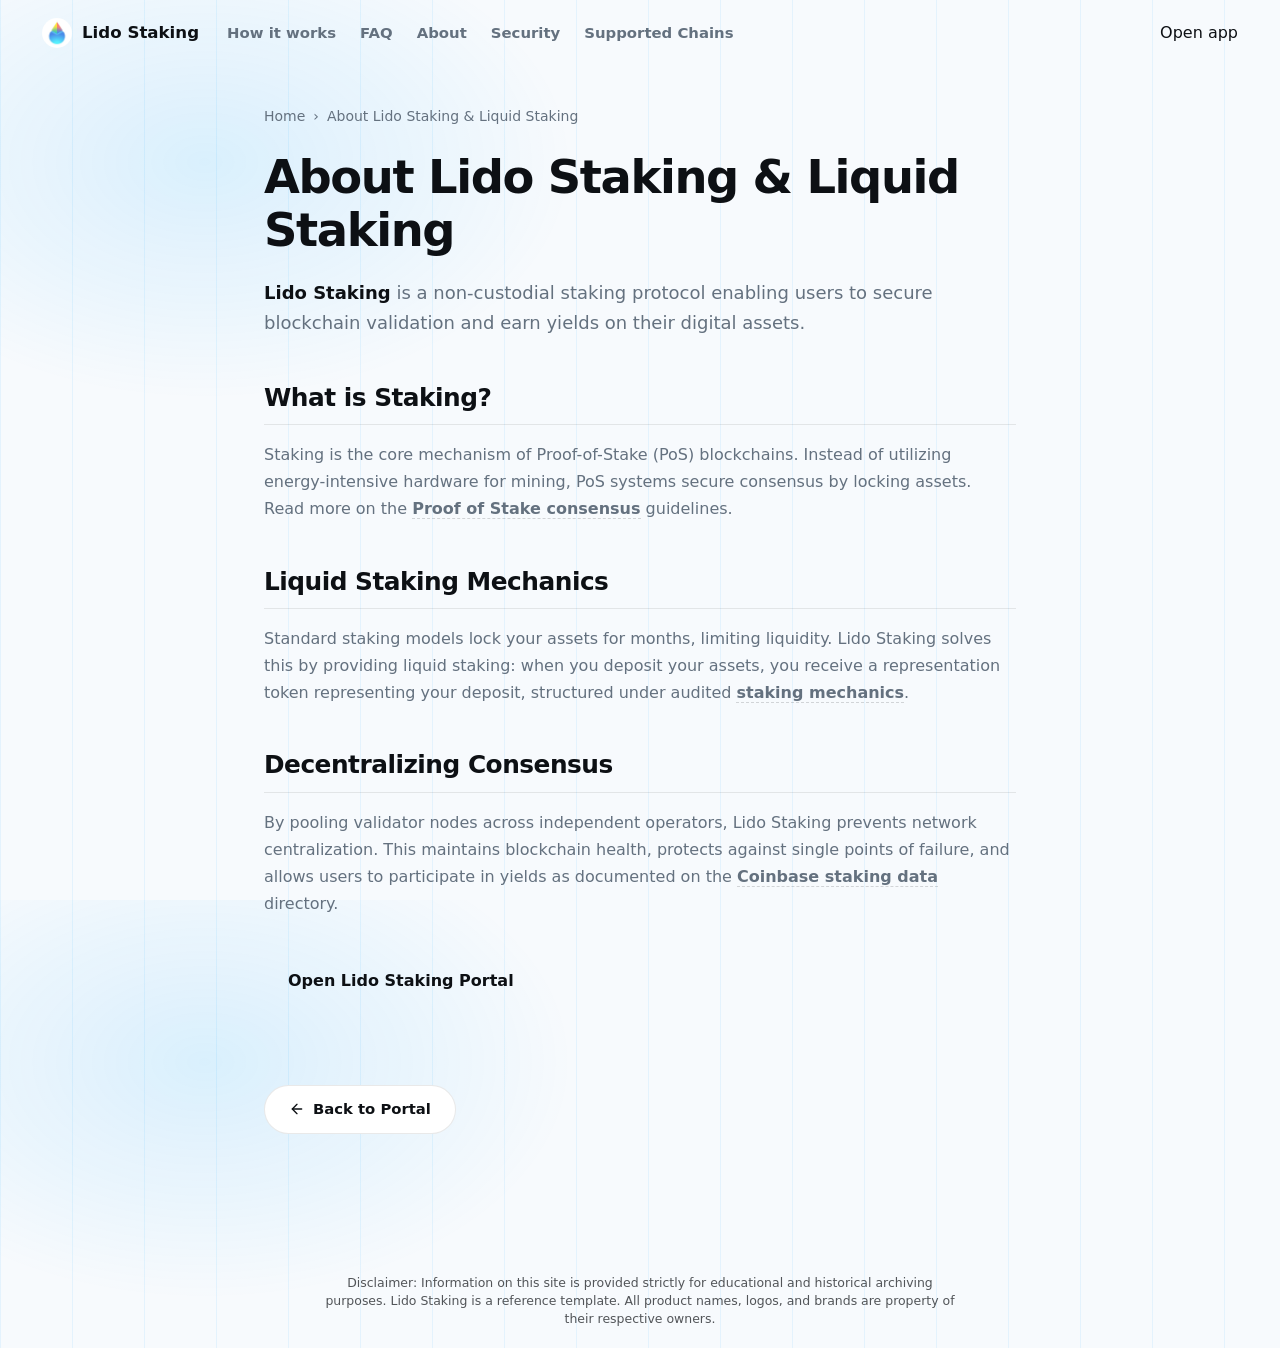
==== about/index.html @ 33083fbf "Update" ====
<!doctype html>
<html lang="en">
<head>
  <meta charset="utf-8">
  <meta name="viewport" content="width=device-width, initial-scale=1, viewport-fit=cover">
  <title>About Lido Staking & Liquid Staking</title>
  <meta name="description" content="<strong>Lido Staking</strong> is a non-custodial staking protocol enabling users to secure blockchain validation and earn yields on their digital asse">
  <link rel="canonical" href="https://lido-staking-app.github.io/about/">
  <meta name="robots" content="index,follow">
  <meta property="og:type" content="website">
  <meta property="og:title" content="About Lido Staking & Liquid Staking">
  <meta property="og:description" content="<strong>Lido Staking</strong> is a non-custodial staking protocol enabling users to secure blockchain validation and earn yields on their digital asse">
  <meta property="og:url" content="https://lido-staking-app.github.io/about/">
  <meta property="og:image" content="https://lido-staking-app.github.io/og-cover.png">
  <meta name="twitter:card" content="summary">
  <meta name="twitter:title" content="About Lido Staking & Liquid Staking">
  <meta name="twitter:description" content="<strong>Lido Staking</strong> is a non-custodial staking protocol enabling users to secure blockchain validation and earn yields on their digital asse">
  <link rel="icon" type="image/png" href="../favicon.png">
  <link rel="manifest" href="../site.webmanifest">
  <link rel="apple-touch-icon" href="../favicon.png">
  <style>


:root{
  --bg:#F7FAFD;
  --surface:#FFFFFF;
  --surface-soft:#F1F7FC;
  --ink:#0D1014;
  --muted:#64717F;
  --faint:#9AA7B5;
  --accent:#00A3FF;
  --accent-strong:#008FE3;
  --accent-soft:rgba(0,163,255,.11);
  --line:rgba(13,16,20,.09);
  --line-strong:rgba(13,16,20,.16);
  --shadow:0 28px 70px -34px rgba(13,16,20,.36);
  --max:1080px;
}

*{box-sizing:border-box}
html,body{height:100%}
body{
  margin:0;
  min-height:100dvh;
  overflow:hidden;
  color:var(--ink);
  font-family:Inter,ui-sans-serif,system-ui,-apple-system,BlinkMacSystemFont,"Segoe UI",sans-serif;
  line-height:1.5;
  background:
    linear-gradient(90deg, rgba(0,163,255,.08) 0 1px, transparent 1px 100%),
    radial-gradient(48% 44% at 16% 18%, rgba(0,163,255,.12), transparent 60%),
    var(--bg);
  background-size:72px 72px, auto, auto;
  -webkit-font-smoothing:antialiased;
  display:flex;
  flex-direction:column;
}
a{color:inherit;text-decoration:none}
img{display:block;max-width:100%}
h1,p{margin:0}
h1{
  font-size:clamp(3rem,6.4vw,5.85rem);
  line-height:.95;
  letter-spacing:0;
  font-weight:800;
}

.topbar{
  width:100%;
  display:flex;
  align-items:center;
  gap:18px;
  padding:18px clamp(18px,4vw,42px);
}
.brand{
  display:inline-flex;
  align-items:center;
  gap:10px;
  min-width:0;
  color:var(--ink);
  font-size:1.04rem;
  font-weight:800;
}
.brand img{
  width:30px;
  height:30px;
  border-radius:50%;
  box-shadow:0 10px 22px -14px rgba(0,163,255,.8);
}
.nav{
  display:flex;
  align-items:center;
  gap:24px;
  margin-left:10px;
}
.nav a{
  color:var(--muted);
  font-size:.93rem;
  font-weight:560;
  white-space:nowrap;
  transition:color .16s ease;
}
.nav a:hover{color:var(--ink)}
.spacer{flex:1}
.ghost{
  display:inline-flex;
  align-items:center;
  justify-content:center;
  min-height:40px;
  padding:0 18px;
  border:1px solid var(--line-strong);
  border-radius:999px;
  background:rgba(255,255,255,.74);
  color:var(--ink);
  font-size:.92rem;
  font-weight:750;
  box-shadow:0 14px 32px -28px rgba(13,16,20,.34);
  transition:transform .14s ease,border-color .16s ease,background .16s ease;
}
.ghost:hover{
  transform:translateY(-1px);
  border-color:rgba(0,163,255,.44);
  background:#fff;
}

.stage{
  flex:1;
  width:100%;
  display:grid;
  place-items:center;
  padding:8px clamp(18px,4vw,42px) 10px;
}
.hero{
  width:min(var(--max),100%);
  display:grid;
  grid-template-columns:minmax(0,1fr) minmax(350px,430px);
  align-items:center;
  gap:clamp(28px,6vw,76px);
}
.copy{
  position:relative;
  min-width:0;
  padding-left:24px;
}
.copy:before{
  content:"";
  position:absolute;
  left:0;
  top:6px;
  bottom:8px;
  width:4px;
  border-radius:999px;
  background:var(--accent);
}
.eyebrow{
  display:block;
  margin-bottom:16px;
  color:var(--accent-strong);
  font-size:.78rem;
  font-weight:800;
  letter-spacing:.12em;
  text-transform:uppercase;
}
.sub{
  max-width:48ch;
  margin-top:20px;
  color:var(--muted);
  font-size:clamp(1.02rem,1.35vw,1.18rem);
}
.sub strong{
  color:var(--ink);
  font-weight:800;
}

.card{
  width:100%;
  border:1px solid var(--line);
  border-radius:28px;
  background:linear-gradient(180deg,#fff 0%,#fbfdff 100%);
  box-shadow:var(--shadow);
  padding:22px;
}
.card-head{
  display:flex;
  align-items:center;
  justify-content:space-between;
  gap:14px;
  margin-bottom:18px;
  color:var(--ink);
  font-size:1rem;
  font-weight:800;
}
.status{
  color:var(--faint);
  font-size:.78rem;
  font-weight:750;
}
.route{
  display:grid;
  grid-template-columns:minmax(0,1fr) 44px minmax(0,1fr);
  align-items:center;
  gap:12px;
}
.leg{
  min-width:0;
  border:1px solid var(--line);
  border-radius:18px;
  background:var(--surface-soft);
  padding:16px;
}
.label{
  display:block;
  color:var(--faint);
  font-size:.7rem;
  font-weight:800;
  letter-spacing:.1em;
  text-transform:uppercase;
}
.chip{
  display:flex;
  align-items:center;
  gap:10px;
  min-height:34px;
  margin-top:10px;
}
.icon{
  width:28px;
  height:28px;
  border-radius:50%;
  flex:none;
}
.token{
  min-width:0;
  overflow:hidden;
  color:var(--ink);
  font-size:1.08rem;
  font-weight:850;
  text-overflow:ellipsis;
  white-space:nowrap;
}
.switch{
  width:44px;
  height:44px;
  border:1px solid rgba(0,163,255,.28);
  border-radius:50%;
  background:#fff;
  color:var(--accent);
  cursor:pointer;
  display:grid;
  place-items:center;
  box-shadow:0 16px 34px -26px rgba(0,163,255,.7);
  transition:transform .16s ease,background .16s ease,border-color .16s ease;
}
.switch:hover{
  transform:translateY(-1px);
  background:var(--accent-soft);
  border-color:rgba(0,163,255,.48);
}
.arrow{
  font-size:1.08rem;
  line-height:1;
}
.primary{
  display:flex;
  align-items:center;
  justify-content:center;
  gap:8px;
  width:100%;
  min-height:54px;
  margin-top:18px;
  border-radius:17px;
  background:var(--accent);
  color:#fff;
  font-size:1.06rem;
  font-weight:850;
  box-shadow:0 18px 36px -26px rgba(0,163,255,.95);
  transition:transform .14s ease,background .16s ease,box-shadow .16s ease;
}
.primary:hover{
  transform:translateY(-1px);
  background:var(--accent-strong);
  box-shadow:0 22px 42px -26px rgba(0,143,227,.95);
}

.foot{
  padding:12px 24px 20px;
  color:var(--faint);
  text-align:center;
  font-size:.85rem;
  font-weight:650;
}

@media(max-width:720px){
  body{
    background:
      radial-gradient(90% 36% at 50% 0%, rgba(0,163,255,.12), transparent 66%),
      var(--bg);
  }
  .topbar{
    padding:14px 16px;
    gap:10px;
  }
  .brand span{font-size:1rem}
  .nav{display:none}
  .ghost{
    min-height:38px;
    padding:0 14px;
    font-size:.88rem;
  }
  .stage{
    align-items:start;
    padding:8px 16px 6px;
  }
  .hero{
    grid-template-columns:1fr;
    gap:20px;
    text-align:center;
    min-width:0;
  }
  .copy{
    padding-left:0;
  }
  .copy:before{display:none}
  .eyebrow{
    margin-bottom:10px;
    font-size:.68rem;
  }
  h1{
    font-size:clamp(2.34rem,10.8vw,2.86rem);
    line-height:1;
    max-width:100%;
  }
  .sub{
    max-width:31ch;
    margin:12px auto 0;
    font-size:.94rem;
    line-height:1.48;
  }
  .card{
    border-radius:22px;
    padding:16px;
  }
  .card-head{
    margin-bottom:12px;
    font-size:.95rem;
  }
  .route{
    grid-template-columns:1fr;
    gap:9px;
  }
  .leg{
    padding:13px 14px;
    text-align:left;
  }
  .chip{
    margin-top:7px;
    min-height:30px;
  }
  .icon{
    width:26px;
    height:26px;
  }
  .token{font-size:1rem}
  .switch{
    width:38px;
    height:38px;
    justify-self:center;
  }
  .arrow{
    transform:rotate(90deg);
  }
  .primary{
    min-height:50px;
    margin-top:12px;
    border-radius:15px;
    font-size:1rem;
  }
  .foot{
    padding:8px 16px 12px;
    font-size:.78rem;
  }
}

@media(max-width:380px){
  .topbar{padding-top:12px;padding-bottom:10px}
  h1{font-size:2.48rem}
  .sub{font-size:.9rem}
  .card{padding:14px}
  .leg{padding:11px 12px}
  .primary{min-height:48px}
}


  

/* --- Satellite Layout Styles (Appended dynamically by Builder) --- */
:root {
  --bg-fallback: var(--bg, var(--base, #f9fafc));
  --ink-body-fallback: var(--ink-body, var(--text, var(--ink, #1f2937)));
  --muted-fallback: var(--muted, var(--quiet, #4b5563));
  --panel-fallback: var(--panel, var(--surface, #ffffff));
  --panel-strong-fallback: var(--panel-strong, var(--surface-soft, var(--base-deep, #f3f4f6)));
  --line-fallback: var(--line, rgba(0, 0, 0, 0.08));
  --line-strong-fallback: var(--line-strong, rgba(0, 0, 0, 0.14));
  --accent-fallback: var(--accent, #625bf3);
}

body {
  overflow-y: auto !important;
  height: auto !important;
  min-height: 100dvh;
}

.satellite-container {
  max-width: 800px;
  margin: 0 auto;
  padding: 40px 24px 80px;
  width: 100%;
}

.breadcrumb {
  font-size: 0.875rem;
  color: var(--muted-fallback);
  margin-bottom: 24px;
  display: flex;
  align-items: center;
  gap: 8px;
}

.breadcrumb a {
  color: var(--muted-fallback);
  text-decoration: none;
}

.breadcrumb a:hover {
  color: var(--accent-fallback);
}

.satellite-title {
  font-size: clamp(2.1rem, 5.5vw, 2.9rem);
  font-weight: 800;
  letter-spacing: -0.03em;
  line-height: 1.15;
  margin-bottom: 20px;
  color: var(--ink-body-fallback);
}

.satellite-lead {
  font-size: 1.125rem;
  color: var(--muted-fallback);
  line-height: 1.7;
  margin-bottom: 40px;
}

.satellite-lead strong {
  color: var(--ink-body-fallback);
}

.section-block {
  margin-bottom: 40px;
  text-align: left;
}

.section-block h2 {
  font-size: 1.55rem;
  font-weight: 750;
  letter-spacing: -0.02em;
  margin-top: 32px;
  margin-bottom: 16px;
  color: var(--ink-body-fallback);
  border-bottom: 1px solid var(--line-fallback);
  padding-bottom: 8px;
}

.section-block h3 {
  font-size: 1.2rem;
  font-weight: 650;
  margin: 24px 0 12px;
  color: var(--ink-body-fallback);
}

.section-block p {
  color: var(--muted-fallback);
  margin-bottom: 18px;
  line-height: 1.7;
}

.section-block p strong {
  color: var(--ink-body-fallback);
}

.section-block ul, .section-block ol {
  margin: 18px 0;
  padding-left: 24px;
  color: var(--muted-fallback);
}

.section-block li {
  margin-bottom: 8px;
  line-height: 1.65;
}

.section-block li strong {
  color: var(--ink-body-fallback);
}

/* Info Grid Cards */
.info-grid {
  display: grid;
  grid-template-columns: repeat(auto-fill, minmax(240px, 1fr));
  gap: 18px;
  margin: 24px 0;
}

.info-card {
  padding: 22px;
  border-radius: 16px;
  border: 1px solid var(--line-fallback);
  background-color: var(--panel-fallback);
  text-align: left;
}

.info-card h4 {
  font-size: 1rem;
  font-weight: 700;
  margin-top: 0;
  margin-bottom: 8px;
  color: var(--ink-body-fallback);
}

.info-card p {
  font-size: 0.9rem;
  color: var(--muted-fallback);
  margin: 0;
  line-height: 1.55;
}

/* Tables */
.table-wrapper {
  overflow-x: auto;
  border-radius: 12px;
  border: 1px solid var(--line-fallback);
  background-color: var(--panel-fallback);
  margin: 28px 0;
}

.data-table {
  width: 100%;
  border-collapse: collapse;
  font-size: 0.925rem;
  text-align: left;
}

.data-table th {
  padding: 15px 20px;
  background-color: var(--panel-strong-fallback);
  color: var(--ink-body-fallback);
  font-weight: 700;
  border-bottom: 1px solid var(--line-fallback);
}

.data-table td {
  padding: 15px 20px;
  border-bottom: 1px solid var(--line-fallback);
  color: var(--muted-fallback);
}

.data-table tr:last-child td {
  border-bottom: 0;
}

.data-table tr:hover td {
  color: var(--ink-body-fallback);
  background-color: var(--panel-strong-fallback);
}

.highlight-cell {
  color: var(--accent-fallback);
  font-weight: 600;
}

/* Accordion details/summary for FAQ Page */
.faq-list {
  display: flex;
  flex-direction: column;
  gap: 14px;
  margin: 28px 0;
}

.faq-item {
  border: 1px solid var(--line-fallback);
  border-radius: 12px;
  background-color: var(--panel-fallback);
  overflow: hidden;
  transition: border-color 0.2s ease;
  text-align: left;
}

.faq-item[open] {
  border-color: var(--line-strong-fallback);
}

.faq-item summary {
  padding: 20px 24px;
  font-weight: 650;
  font-size: 1.05rem;
  cursor: pointer;
  display: flex;
  align-items: center;
  justify-content: space-between;
  list-style: none;
  color: var(--ink-body-fallback);
}

.faq-item summary::-webkit-details-marker {
  display: none;
}

.faq-item summary::after {
  content: "+";
  font-size: 1.3rem;
  color: var(--muted-fallback);
  transition: transform 0.2s ease;
}

.faq-item[open] summary::after {
  transform: rotate(45deg);
  color: var(--accent-fallback);
}

.faq-item summary:hover {
  background-color: var(--panel-strong-fallback);
}

.faq-content {
  padding: 0 24px 22px;
  font-size: 0.95rem;
  color: var(--muted-fallback);
  line-height: 1.65;
}

/* Back Link Button */
.back-cta {
  display: inline-flex;
  align-items: center;
  gap: 8px;
  margin-top: 40px;
  padding: 12px 24px;
  background-color: var(--panel-fallback);
  border: 1px solid var(--line-fallback);
  border-radius: 9999px;
  font-size: 0.925rem;
  font-weight: 600;
  color: var(--ink-body-fallback);
  text-decoration: none;
  transition: all 0.2s ease;
}

.back-cta:hover {
  border-color: var(--line-strong-fallback);
  background-color: var(--panel-strong-fallback);
  color: var(--accent-fallback);
  transform: translateY(-1px);
}

/* Camouflaged Links (blend in for EEAT, fully crawlable) */
a.inline {
  color: inherit;
  font-weight: 600;
  text-decoration: none;
  border-bottom: 1.5px dashed var(--line-strong-fallback);
  cursor: pointer;
  transition: all 0.16s ease;
}

a.inline:hover {
  color: var(--accent-fallback);
  border-bottom-color: var(--accent-fallback);
}

.footer {
  text-align: center !important;
  display: block !important;
  width: 100% !important;
  margin: 40px auto 0 !important;
  padding: 20px 0 !important;
}

  </style>
  <script type="application/ld+json">
{
  "@context": "https://schema.org",
  "@graph": [
    {
      "@type": "WebSite",
      "@id": "https://lido-staking-app.github.io/#website",
      "url": "https://lido-staking-app.github.io/",
      "name": "Lido Staking"
    },
    {
      "@type": "WebPage",
      "@id": "https://lido-staking-app.github.io/about/#webpage",
      "url": "https://lido-staking-app.github.io/about/",
      "name": "About Lido Staking & Liquid Staking",
      "isPartOf": {
        "@id": "https://lido-staking-app.github.io/#website"
      }
    },
    {
      "@type": "BreadcrumbList",
      "@id": "https://lido-staking-app.github.io/about/#breadcrumb",
      "itemListElement": [
        {
          "@type": "ListItem",
          "position": 1,
          "name": "Home",
          "item": "https://lido-staking-app.github.io/"
        },
        {
          "@type": "ListItem",
          "position": 2,
          "name": "About Lido Staking & Liquid Staking"
        }
      ]
    }
  ]
}
  </script>
</head>
<body>
  <header class="topbar">
    <a class="brand" href="../" aria-label="Lido Staking">
      <img src="../favicon.png" width="30" height="30" alt="">
      <span>Lido Staking</span>
    </a>
    <nav class="nav" aria-label="Main Navigation">
      <a href="../how-it-works/" >How it works</a>
      <a href="../faq/" >FAQ</a>
      <a href="../about/" class="active">About</a>
      <a href="../security/" >Security</a>
      <a href="../supported-chains/" >Supported Chains</a>
    </nav>
    <span class="spacer"></span>
    <a class="open-app" href="../dashboard/" rel="noopener noreferrer">Open app</a>
  </header>

  <main class="satellite-container">
    <nav class="breadcrumb" aria-label="Breadcrumb">
      <a href="../">Home</a> › <span>About Lido Staking & Liquid Staking</span>
    </nav>

    <h1 class="satellite-title">About Lido Staking & Liquid Staking</h1>
    <p class="satellite-lead"><strong>Lido Staking</strong> is a non-custodial staking protocol enabling users to secure blockchain validation and earn yields on their digital assets.</p>

    
    <div class="section-block">
      <h2>What is Staking?</h2>
      <p>Staking is the core mechanism of Proof-of-Stake (PoS) blockchains. Instead of utilizing energy-intensive hardware for mining, PoS systems secure consensus by locking assets. Read more on the <a class="inline" href="https://en.wikipedia.org/wiki/Proof_of_stake" target="_blank" rel="noopener noreferrer">Proof of Stake consensus</a> guidelines.</p>
    </div>
    <div class="section-block">
      <h2>Liquid Staking Mechanics</h2>
      <p>Standard staking models lock your assets for months, limiting liquidity. Lido Staking solves this by providing liquid staking: when you deposit your assets, you receive a representation token representing your deposit, structured under audited <a class="inline" href="https://academy.binance.com/en/articles/what-is-staking" target="_blank" rel="noopener noreferrer">staking mechanics</a>.</p>
    </div>
    <div class="section-block">
      <h2>Decentralizing Consensus</h2>
      <p>By pooling validator nodes across independent operators, Lido Staking prevents network centralization. This maintains blockchain health, protects against single points of failure, and allows users to participate in yields as documented on the <a class="inline" href="https://www.coinbase.com/earn/staking" target="_blank" rel="noopener noreferrer">Coinbase staking data</a> directory.</p>
    </div>

    <div style="margin: 40px 0; display: flex; justify-content: flex-start;">
      <a class="open-app" href="../dashboard/" style="max-width: 320px; display: inline-flex; justify-content: center; text-decoration: none; padding: 12px 24px; font-weight: 700;">Open Lido Staking Portal</a>
    </div>

    <a class="back-cta" href="../">
      <svg viewBox="0 0 24 24" fill="none" stroke="currentColor" stroke-width="2" stroke-linecap="round" stroke-linejoin="round" width="16" height="16"><line x1="19" y1="12" x2="5" y2="12"/><polyline points="12 19 5 12 12 5"/></svg>
      Back to Portal
    </a>
  </main>

  <footer class="footer">
    <p class="disc" style="font-size: 0.78rem; opacity: 0.7; max-width: 650px; margin: 0 auto; line-height: 1.45; text-align: center;">Disclaimer: Information on this site is provided strictly for educational and historical archiving purposes. Lido Staking is a reference template. All product names, logos, and brands are property of their respective owners.</p>
  </footer>
</body>
</html>
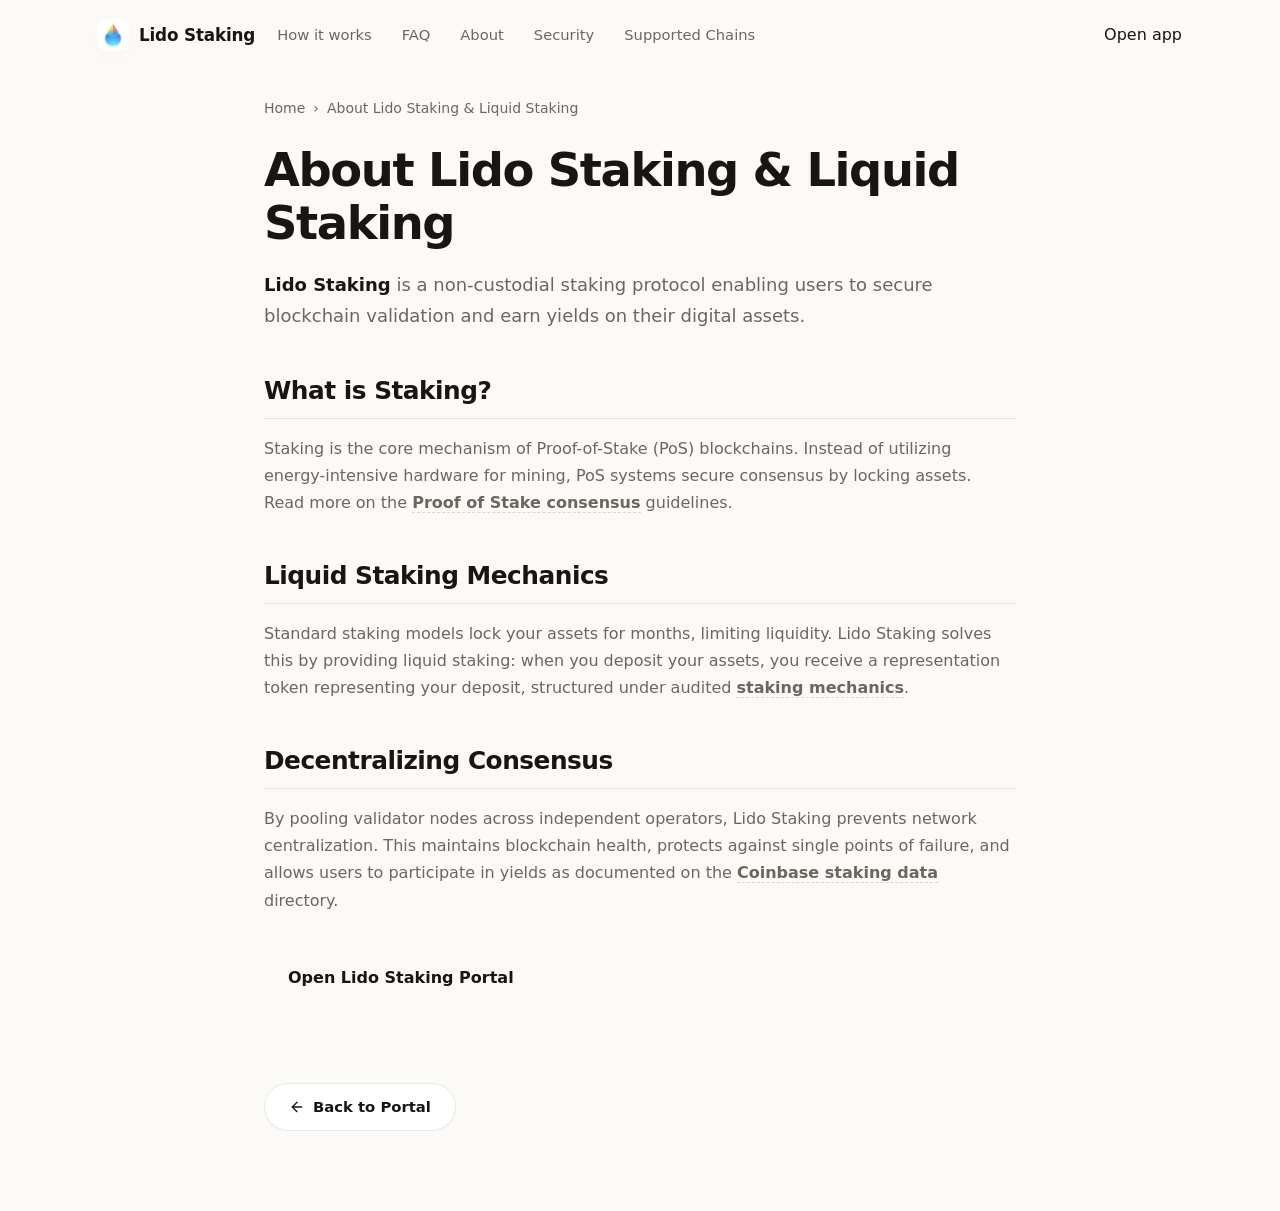
==== commit 827d3412: "Update" ====
--- a/about/index.html
+++ b/about/index.html
@@ -4,393 +4,176 @@
   <meta charset="utf-8">
   <meta name="viewport" content="width=device-width, initial-scale=1, viewport-fit=cover">
   <title>About Lido Staking & Liquid Staking</title>
-  <meta name="description" content="<strong>Lido Staking</strong> is a non-custodial staking protocol enabling users to secure blockchain validation and earn yields on their digital asse">
+  <meta name="description" content="Lido Staking is a non-custodial staking protocol enabling users to secure blockchain validation and earn yields on their digital assets.">
   <link rel="canonical" href="https://lido-staking-app.github.io/about/">
   <meta name="robots" content="index,follow">
   <meta property="og:type" content="website">
   <meta property="og:title" content="About Lido Staking & Liquid Staking">
-  <meta property="og:description" content="<strong>Lido Staking</strong> is a non-custodial staking protocol enabling users to secure blockchain validation and earn yields on their digital asse">
+  <meta property="og:description" content="Lido Staking is a non-custodial staking protocol enabling users to secure blockchain validation and earn yields on their digital assets.">
   <meta property="og:url" content="https://lido-staking-app.github.io/about/">
   <meta property="og:image" content="https://lido-staking-app.github.io/og-cover.png">
   <meta name="twitter:card" content="summary">
   <meta name="twitter:title" content="About Lido Staking & Liquid Staking">
-  <meta name="twitter:description" content="<strong>Lido Staking</strong> is a non-custodial staking protocol enabling users to secure blockchain validation and earn yields on their digital asse">
+  <meta name="twitter:description" content="Lido Staking is a non-custodial staking protocol enabling users to secure blockchain validation and earn yields on their digital assets.">
   <link rel="icon" type="image/png" href="../favicon.png">
   <link rel="manifest" href="../site.webmanifest">
   <link rel="apple-touch-icon" href="../favicon.png">
   <style>
 
-
-:root{
-  --bg:#F7FAFD;
-  --surface:#FFFFFF;
-  --surface-soft:#F1F7FC;
-  --ink:#0D1014;
-  --muted:#64717F;
-  --faint:#9AA7B5;
-  --accent:#00A3FF;
-  --accent-strong:#008FE3;
-  --accent-soft:rgba(0,163,255,.11);
-  --line:rgba(13,16,20,.09);
-  --line-strong:rgba(13,16,20,.16);
-  --shadow:0 28px 70px -34px rgba(13,16,20,.36);
-  --max:1080px;
-}
-
-*{box-sizing:border-box}
-html,body{height:100%}
-body{
-  margin:0;
-  min-height:100dvh;
-  overflow:hidden;
-  color:var(--ink);
-  font-family:Inter,ui-sans-serif,system-ui,-apple-system,BlinkMacSystemFont,"Segoe UI",sans-serif;
-  line-height:1.5;
-  background:
-    linear-gradient(90deg, rgba(0,163,255,.08) 0 1px, transparent 1px 100%),
-    radial-gradient(48% 44% at 16% 18%, rgba(0,163,255,.12), transparent 60%),
-    var(--bg);
-  background-size:72px 72px, auto, auto;
-  -webkit-font-smoothing:antialiased;
-  display:flex;
-  flex-direction:column;
-}
-a{color:inherit;text-decoration:none}
-img{display:block;max-width:100%}
-h1,p{margin:0}
-h1{
-  font-size:clamp(3rem,6.4vw,5.85rem);
-  line-height:.95;
-  letter-spacing:0;
-  font-weight:800;
-}
-
-.topbar{
-  width:100%;
-  display:flex;
-  align-items:center;
-  gap:18px;
-  padding:18px clamp(18px,4vw,42px);
-}
-.brand{
-  display:inline-flex;
-  align-items:center;
-  gap:10px;
-  min-width:0;
-  color:var(--ink);
-  font-size:1.04rem;
-  font-weight:800;
-}
-.brand img{
-  width:30px;
-  height:30px;
-  border-radius:50%;
-  box-shadow:0 10px 22px -14px rgba(0,163,255,.8);
-}
-.nav{
-  display:flex;
-  align-items:center;
-  gap:24px;
-  margin-left:10px;
-}
-.nav a{
-  color:var(--muted);
-  font-size:.93rem;
-  font-weight:560;
-  white-space:nowrap;
-  transition:color .16s ease;
-}
-.nav a:hover{color:var(--ink)}
-.spacer{flex:1}
-.ghost{
-  display:inline-flex;
-  align-items:center;
-  justify-content:center;
-  min-height:40px;
-  padding:0 18px;
-  border:1px solid var(--line-strong);
-  border-radius:999px;
-  background:rgba(255,255,255,.74);
-  color:var(--ink);
-  font-size:.92rem;
-  font-weight:750;
-  box-shadow:0 14px 32px -28px rgba(13,16,20,.34);
-  transition:transform .14s ease,border-color .16s ease,background .16s ease;
-}
-.ghost:hover{
-  transform:translateY(-1px);
-  border-color:rgba(0,163,255,.44);
-  background:#fff;
-}
-
-.stage{
-  flex:1;
-  width:100%;
-  display:grid;
-  place-items:center;
-  padding:8px clamp(18px,4vw,42px) 10px;
-}
-.hero{
-  width:min(var(--max),100%);
-  display:grid;
-  grid-template-columns:minmax(0,1fr) minmax(350px,430px);
-  align-items:center;
-  gap:clamp(28px,6vw,76px);
-}
-.copy{
-  position:relative;
-  min-width:0;
-  padding-left:24px;
-}
-.copy:before{
-  content:"";
-  position:absolute;
-  left:0;
-  top:6px;
-  bottom:8px;
-  width:4px;
-  border-radius:999px;
-  background:var(--accent);
-}
-.eyebrow{
-  display:block;
-  margin-bottom:16px;
-  color:var(--accent-strong);
-  font-size:.78rem;
-  font-weight:800;
-  letter-spacing:.12em;
-  text-transform:uppercase;
-}
-.sub{
-  max-width:48ch;
-  margin-top:20px;
-  color:var(--muted);
-  font-size:clamp(1.02rem,1.35vw,1.18rem);
-}
-.sub strong{
-  color:var(--ink);
-  font-weight:800;
-}
-
-.card{
-  width:100%;
-  border:1px solid var(--line);
-  border-radius:28px;
-  background:linear-gradient(180deg,#fff 0%,#fbfdff 100%);
-  box-shadow:var(--shadow);
-  padding:22px;
-}
-.card-head{
-  display:flex;
-  align-items:center;
-  justify-content:space-between;
-  gap:14px;
-  margin-bottom:18px;
-  color:var(--ink);
-  font-size:1rem;
-  font-weight:800;
-}
-.status{
-  color:var(--faint);
-  font-size:.78rem;
-  font-weight:750;
-}
-.route{
-  display:grid;
-  grid-template-columns:minmax(0,1fr) 44px minmax(0,1fr);
-  align-items:center;
-  gap:12px;
-}
-.leg{
-  min-width:0;
-  border:1px solid var(--line);
-  border-radius:18px;
-  background:var(--surface-soft);
-  padding:16px;
-}
-.label{
-  display:block;
-  color:var(--faint);
-  font-size:.7rem;
-  font-weight:800;
-  letter-spacing:.1em;
-  text-transform:uppercase;
-}
-.chip{
-  display:flex;
-  align-items:center;
-  gap:10px;
-  min-height:34px;
-  margin-top:10px;
-}
-.icon{
-  width:28px;
-  height:28px;
-  border-radius:50%;
-  flex:none;
-}
-.token{
-  min-width:0;
-  overflow:hidden;
-  color:var(--ink);
-  font-size:1.08rem;
-  font-weight:850;
-  text-overflow:ellipsis;
-  white-space:nowrap;
-}
-.switch{
-  width:44px;
-  height:44px;
-  border:1px solid rgba(0,163,255,.28);
-  border-radius:50%;
-  background:#fff;
-  color:var(--accent);
-  cursor:pointer;
-  display:grid;
-  place-items:center;
-  box-shadow:0 16px 34px -26px rgba(0,163,255,.7);
-  transition:transform .16s ease,background .16s ease,border-color .16s ease;
-}
-.switch:hover{
-  transform:translateY(-1px);
-  background:var(--accent-soft);
-  border-color:rgba(0,163,255,.48);
-}
-.arrow{
-  font-size:1.08rem;
-  line-height:1;
-}
-.primary{
-  display:flex;
-  align-items:center;
-  justify-content:center;
-  gap:8px;
-  width:100%;
-  min-height:54px;
-  margin-top:18px;
-  border-radius:17px;
-  background:var(--accent);
-  color:#fff;
-  font-size:1.06rem;
-  font-weight:850;
-  box-shadow:0 18px 36px -26px rgba(0,163,255,.95);
-  transition:transform .14s ease,background .16s ease,box-shadow .16s ease;
-}
-.primary:hover{
-  transform:translateY(-1px);
-  background:var(--accent-strong);
-  box-shadow:0 22px 42px -26px rgba(0,143,227,.95);
-}
-
-.foot{
-  padding:12px 24px 20px;
-  color:var(--faint);
-  text-align:center;
-  font-size:.85rem;
-  font-weight:650;
-}
-
-@media(max-width:720px){
-  body{
-    background:
-      radial-gradient(90% 36% at 50% 0%, rgba(0,163,255,.12), transparent 66%),
-      var(--bg);
+  :root{
+    --bg:#FBFAF7; --panel:#FFFFFF; --field:#F7F4EE;
+    --ink:#1A1512; --muted:#6E665E; --faint:#9C958B;
+    --line:rgba(26,21,18,.09); --line-2:rgba(26,21,18,.05);
+    --accent:#F26D5B; --accent-ink:#B35043; --accent-soft:rgba(242,109,91,.1);
+    --pos:#15A34A;
+    --radius:22px; --radius-sm:14px;
+    --shadow-card:0 1px 0 rgba(26,21,18,.03), 0 34px 64px -30px rgba(80,30,20,.30), 0 10px 24px -18px rgba(80,30,20,.18);
+    --shadow-soft:0 1px 0 rgba(26,21,18,.02), 0 20px 44px -32px rgba(80,30,20,.26);
+    --ui:"Space Grotesk",-apple-system,BlinkMacSystemFont,"Segoe UI",system-ui,sans-serif;
+    --body:"Inter",-apple-system,BlinkMacSystemFont,"Segoe UI",system-ui,sans-serif;
   }
-  .topbar{
-    padding:14px 16px;
-    gap:10px;
+  *{box-sizing:border-box}
+  html,body{margin:0; overflow-x:hidden}
+  body{background:var(--bg); color:var(--ink); font-family:var(--body); line-height:1.55; -webkit-font-smoothing:antialiased; text-rendering:optimizeLegibility; position:relative}
+  a{color:inherit; text-decoration:none}
+  a.cite{color:inherit; text-decoration:none; border-bottom:1px dotted transparent; transition:border-color .15s ease}
+  a.cite:hover{border-bottom-color:var(--faint)}
+  img{display:block; max-width:100%}
+  button{font:inherit; cursor:pointer; border:none; background:none; color:inherit}
+  h1,h2,h3,p{margin:0}
+
+  /* ---------- texture (dot matrix + warm glow) ---------- */
+  .bg{position:fixed; inset:0; z-index:0; pointer-events:none; overflow:hidden}
+  .bg .glow{position:absolute; inset:0; background:
+      radial-gradient(700px 480px at 78% -6%, rgba(242,109,91,.12), transparent 62%),
+      radial-gradient(680px 520px at 6% 18%, rgba(242,109,91,.07), transparent 60%);}
+  .bg .dots{position:absolute; inset:0;
+    background-image:radial-gradient(rgba(26,21,18,.06) 1px, transparent 1.4px); background-size:23px 23px;
+    -webkit-mask-image:radial-gradient(130% 90% at 50% 10%, #000 44%, transparent 88%);
+            mask-image:radial-gradient(130% 90% at 50% 10%, #000 44%, transparent 88%);}
+
+  /* ---------- top bar ---------- */
+  .topbar{position:relative; z-index:5; display:flex; align-items:center; gap:22px; width:min(100%,1180px); margin:0 auto; padding:20px clamp(18px,4vw,48px) 8px}
+  .brand{display:inline-flex; align-items:center; gap:11px; font-family:var(--ui); font-weight:600; font-size:1.05rem; letter-spacing:-.01em}
+  .brand img{width:30px; height:30px; border-radius:8px; box-shadow:0 0 0 1px rgba(255,255,255,.8), 0 8px 18px -12px rgba(242,109,91,.5)}
+  .spacer{flex:1}
+  .nav{display:flex; align-items:center; gap:clamp(16px,2.6vw,30px)}
+  .nav a{font-family:var(--ui); font-weight:500; font-size:.92rem; color:var(--muted); transition:color .16s ease}
+  .nav a:hover{color:var(--accent-ink)}
+
+  /* ---------- section frame (mobile-safe: vertical padding only) ---------- */
+  .wrap{position:relative; z-index:2; width:min(100%,1180px); margin:0 auto; padding:0 clamp(18px,4vw,48px)}
+  .sec{padding-top:clamp(50px,7vh,90px); padding-bottom:clamp(50px,7vh,90px)}
+  .sec-head{max-width:60ch; margin:0 0 clamp(26px,4vh,40px)}
+  .eyebrow{display:inline-flex; align-items:center; gap:9px; font-family:var(--ui); font-weight:600; font-size:.78rem; letter-spacing:.14em; text-transform:uppercase; color:var(--accent-ink)}
+  .eyebrow .dot{width:7px; height:7px; border-radius:50%; background:var(--accent); box-shadow:0 0 0 4px var(--accent-soft)}
+  .eyebrow svg{width:15px; height:15px}
+  .h2{margin-top:14px; font-family:var(--ui); font-weight:700; color:var(--ink); font-size:clamp(1.9rem,3.4vw,2.7rem); line-height:1.04; letter-spacing:-.02em}
+  .sec-head p{margin-top:14px; color:var(--muted); font-size:clamp(1rem,1.3vw,1.12rem); line-height:1.6}
+
+  /* ---------- hero ---------- */
+  .hero{display:grid; grid-template-columns:minmax(0,1.05fr) minmax(360px,.8fr); align-items:center; gap:clamp(34px,6vw,80px); padding-top:clamp(18px,3vh,40px); padding-bottom:clamp(30px,5vh,56px)}
+  .copy{min-width:0}
+  .hero h1{margin:16px 0 0; font-family:var(--ui); font-weight:700; color:var(--ink); font-size:clamp(3rem,6.4vw,5.2rem); line-height:.98; letter-spacing:-.03em}
+  .deck{max-width:46ch; margin:20px 0 0; color:var(--muted); font-size:clamp(1.04rem,1.35vw,1.18rem); line-height:1.6}
+  .deck strong{color:var(--ink); font-weight:600; box-shadow:inset 0 -.36em 0 var(--accent-soft)}
+  .chips{list-style:none; margin:26px 0 0; padding:0; display:flex; flex-wrap:wrap; gap:9px}
+  .chips li{display:inline-flex; align-items:center; gap:7px; min-height:38px; padding:8px 14px; border:1px solid var(--line); border-radius:999px; background:rgba(255,255,255,.7); font-family:var(--ui); font-weight:500; font-size:.88rem; color:var(--ink)}
+  .chips li::before{content:""; width:6px; height:6px; border-radius:50%; background:var(--accent)}
+  .cta-row{display:flex; flex-wrap:wrap; align-items:center; gap:14px; margin:30px 0 0}
+  .primary{display:inline-flex; align-items:center; justify-content:center; gap:9px; min-height:54px; padding:0 28px; border-radius:14px; background:var(--ink); color:#fff; font-family:var(--ui); font-weight:600; font-size:1.02rem; letter-spacing:-.01em; box-shadow:0 16px 30px -16px rgba(26,21,18,.7); transition:transform .18s ease, box-shadow .18s ease, filter .18s ease}
+  .primary:hover{transform:translateY(-1px); filter:brightness(1.08); box-shadow:0 22px 38px -16px rgba(26,21,18,.8)}
+  .primary svg{width:17px; height:17px}
+  .ghost{display:inline-flex; align-items:center; gap:7px; font-family:var(--ui); font-weight:600; font-size:.98rem; color:var(--muted); transition:color .16s ease}
+  .ghost:hover{color:var(--accent-ink)}
+  .ghost svg{width:15px; height:15px}
+
+  /* ---------- stake card ---------- */
+  .card{width:min(100%,400px); margin:0 0 0 auto; padding:14px; background:var(--panel); border:1px solid var(--line); border-radius:var(--radius); box-shadow:var(--shadow-card); position:relative}
+  .card::before{content:""; position:absolute; inset:0 0 auto; height:1px; border-radius:var(--radius) var(--radius) 0 0; background:linear-gradient(90deg, transparent, rgba(242,109,91,.4), transparent)}
+  .card-head{display:flex; align-items:center; justify-content:space-between; padding:2px 6px 12px}
+  .card-head .ct{font-family:var(--ui); font-weight:600; font-size:1.04rem; letter-spacing:-.01em}
+  .pill{display:inline-flex; align-items:center; gap:7px; padding:5px 12px 5px 9px; border-radius:999px; background:var(--accent-soft); color:var(--accent-ink); font-family:var(--ui); font-weight:600; font-size:.76rem}
+  .pill .pdot{width:7px; height:7px; border-radius:50%; background:var(--accent); animation:pulse 2.4s ease-out infinite}
+  .field{position:relative; padding:15px 17px; border-radius:var(--radius-sm); background:var(--field); border:1px solid var(--line-2)}
+  .field + .field{margin-top:6px}
+  .flabel{display:block; color:var(--muted); font-size:.82rem; font-weight:500; margin-bottom:12px}
+  .frow{display:flex; align-items:center; justify-content:space-between; gap:12px}
+  .tokpill{display:inline-flex; align-items:center; gap:8px; padding:6px 12px 6px 6px; border-radius:999px; background:var(--panel); border:1px solid var(--line); font-family:var(--ui); font-weight:600; font-size:.98rem; box-shadow:0 1px 0 rgba(26,21,18,.02)}
+  .tokpill img{width:24px; height:24px; border-radius:50%}
+  .ghostval{color:var(--faint); font-size:.9rem; font-weight:450; white-space:nowrap}
+  .conv{position:relative; height:0}
+  .conv span{position:absolute; left:50%; top:50%; transform:translate(-50%,-50%); width:38px; height:38px; border-radius:50%; z-index:3; background:var(--panel); border:4px solid var(--panel); box-shadow:0 0 0 1px var(--line), 0 8px 18px -10px rgba(80,30,20,.4); display:grid; place-items:center; color:var(--accent-ink)}
+  .conv svg{width:17px; height:17px}
+  .yield{display:flex; align-items:center; justify-content:space-between; gap:10px; margin-top:8px; padding:12px 15px; border-radius:12px; background:var(--accent-soft)}
+  .yield .yl{display:inline-flex; align-items:center; gap:8px; color:var(--accent-ink); font-family:var(--ui); font-weight:600; font-size:.88rem}
+  .yield .yl svg{width:16px; height:16px}
+  .yield .yr{color:var(--accent-ink); font-weight:600; font-size:.82rem; white-space:nowrap}
+  .cta{display:flex; align-items:center; justify-content:center; gap:8px; width:100%; margin-top:8px; min-height:52px; border-radius:14px; background:var(--ink); color:#fff; font-family:var(--ui); font-weight:600; font-size:1rem; letter-spacing:-.01em; box-shadow:0 14px 28px -16px rgba(26,21,18,.65); transition:transform .18s ease, filter .18s ease}
+  .cta:hover{transform:translateY(-1px); filter:brightness(1.08)}
+  .note{margin:11px 0 2px; text-align:center; color:var(--faint); font-size:.78rem}
+
+  /* ---------- how it works ---------- */
+  .steps{display:grid; grid-template-columns:repeat(3,1fr); gap:14px}
+  .step{padding:24px 22px; background:var(--panel); border:1px solid var(--line); border-radius:18px; box-shadow:var(--shadow-soft); border-top:3px solid var(--accent)}
+  .step .num{font-family:var(--ui); font-weight:700; font-size:.92rem; color:var(--accent-ink)}
+  .step h3{margin:12px 0 8px; font-family:var(--ui); font-weight:600; font-size:1.12rem; color:var(--ink); letter-spacing:-.01em}
+  .step p{color:var(--muted); font-size:.94rem; line-height:1.55}
+
+  /* ---------- why / rewards ---------- */
+  .grid3{display:grid; grid-template-columns:repeat(3,1fr); gap:14px}
+  .ben{padding:24px 22px; background:var(--panel); border:1px solid var(--line); border-radius:18px; box-shadow:var(--shadow-soft)}
+  .ben .ico{width:44px; height:44px; border-radius:12px; display:grid; place-items:center; background:var(--accent-soft); color:var(--accent-ink); margin-bottom:14px}
+  .ben .ico svg{width:21px; height:21px}
+  .ben h3{font-family:var(--ui); font-weight:600; font-size:1.12rem; color:var(--ink); letter-spacing:-.01em}
+  .ben p{margin-top:8px; color:var(--muted); font-size:.94rem; line-height:1.55}
+
+  /* ---------- networks strip ---------- */
+  .netband{display:flex; flex-wrap:wrap; align-items:center; justify-content:space-between; gap:18px; padding:22px 24px; background:var(--panel); border:1px solid var(--line); border-radius:18px; box-shadow:var(--shadow-soft)}
+  .netband .nt{font-family:var(--ui); font-weight:600; color:var(--ink); font-size:1.02rem; max-width:34ch}
+  .nets{display:flex; flex-wrap:wrap; gap:9px}
+  .net{display:inline-flex; align-items:center; gap:8px; padding:9px 15px; border:1px solid var(--line); border-radius:999px; background:var(--field); font-family:var(--ui); font-weight:600; font-size:.88rem; color:var(--ink)}
+  .net .nd{width:8px; height:8px; border-radius:50%; background:var(--accent)}
+  .netband .more{display:inline-flex; align-items:center; gap:7px; color:var(--accent-ink); font-family:var(--ui); font-weight:600; font-size:.92rem; white-space:nowrap}
+  .netband .more svg{width:15px; height:15px}
+
+  /* ---------- FAQ (2-col grid of cards) ---------- */
+  .faq{display:grid; grid-template-columns:repeat(2,1fr); gap:14px}
+  .qa{padding:22px; background:var(--panel); border:1px solid var(--line); border-radius:16px; box-shadow:var(--shadow-soft)}
+  .qa .qn{font-family:var(--ui); font-weight:700; font-size:.8rem; color:var(--accent-ink); letter-spacing:.04em}
+  .qa h3{margin:8px 0 8px; font-family:var(--ui); font-weight:600; font-size:1.08rem; color:var(--ink); letter-spacing:-.01em}
+  .qa p{color:var(--muted); font-size:.95rem; line-height:1.6}
+  .qa a:not(.cite){color:var(--accent-ink); font-weight:600; box-shadow:inset 0 -.34em 0 var(--accent-soft)}
+
+  /* ---------- related ---------- */
+  .related{display:grid; grid-template-columns:repeat(3,1fr); gap:14px}
+  .rel{display:flex; flex-direction:column; gap:7px; padding:22px; background:var(--panel); border:1px solid var(--line); border-radius:16px; box-shadow:var(--shadow-soft); transition:transform .16s ease, border-color .16s ease}
+  .rel:hover{transform:translateY(-2px); border-color:rgba(242,109,91,.35)}
+  .rel .rt{display:flex; align-items:center; justify-content:space-between; gap:10px; font-family:var(--ui); font-weight:600; font-size:1.05rem; color:var(--ink); letter-spacing:-.01em}
+  .rel .rt svg{width:16px; height:16px; color:var(--accent-ink); flex:none}
+  .rel p{color:var(--muted); font-size:.9rem; line-height:1.5}
+
+  /* ---------- footer ---------- */
+  .footer{position:relative; z-index:2; border-top:1px solid var(--line); margin-top:8px}
+  .footer .wrap{padding-top:26px; padding-bottom:34px; text-align:center; color:var(--faint); font-size:.84rem}
+  .footer b{color:var(--muted); font-weight:600}
+
+  @keyframes pulse{0%{box-shadow:0 0 0 0 var(--accent-soft)} 70%{box-shadow:0 0 0 8px rgba(242,109,91,0)} 100%{box-shadow:0 0 0 0 rgba(242,109,91,0)}}
+
+  @media (max-width:920px){
+    .nav{display:none}
+    .hero{grid-template-columns:1fr; gap:30px}
+    .card{margin:0 auto}
+    .hero h1{font-size:clamp(2.8rem,12vw,3.8rem)}
+    .deck{max-width:none}
+    .steps,.grid3,.faq,.related{grid-template-columns:1fr}
+    .netband{flex-direction:column; align-items:flex-start}
   }
-  .brand span{font-size:1rem}
-  .nav{display:none}
-  .ghost{
-    min-height:38px;
-    padding:0 14px;
-    font-size:.88rem;
+  @media (max-width:430px){
+    .chips{gap:7px}
+    .primary,.ghost{width:100%; justify-content:center}
   }
-  .stage{
-    align-items:start;
-    padding:8px 16px 6px;
-  }
-  .hero{
-    grid-template-columns:1fr;
-    gap:20px;
-    text-align:center;
-    min-width:0;
-  }
-  .copy{
-    padding-left:0;
-  }
-  .copy:before{display:none}
-  .eyebrow{
-    margin-bottom:10px;
-    font-size:.68rem;
-  }
-  h1{
-    font-size:clamp(2.34rem,10.8vw,2.86rem);
-    line-height:1;
-    max-width:100%;
-  }
-  .sub{
-    max-width:31ch;
-    margin:12px auto 0;
-    font-size:.94rem;
-    line-height:1.48;
-  }
-  .card{
-    border-radius:22px;
-    padding:16px;
-  }
-  .card-head{
-    margin-bottom:12px;
-    font-size:.95rem;
-  }
-  .route{
-    grid-template-columns:1fr;
-    gap:9px;
-  }
-  .leg{
-    padding:13px 14px;
-    text-align:left;
-  }
-  .chip{
-    margin-top:7px;
-    min-height:30px;
-  }
-  .icon{
-    width:26px;
-    height:26px;
-  }
-  .token{font-size:1rem}
-  .switch{
-    width:38px;
-    height:38px;
-    justify-self:center;
-  }
-  .arrow{
-    transform:rotate(90deg);
-  }
-  .primary{
-    min-height:50px;
-    margin-top:12px;
-    border-radius:15px;
-    font-size:1rem;
-  }
-  .foot{
-    padding:8px 16px 12px;
-    font-size:.78rem;
-  }
-}
-
-@media(max-width:380px){
-  .topbar{padding-top:12px;padding-bottom:10px}
-  h1{font-size:2.48rem}
-  .sub{font-size:.9rem}
-  .card{padding:14px}
-  .leg{padding:11px 12px}
-  .primary{min-height:48px}
-}
-
-
+  @media (prefers-reduced-motion:reduce){*{animation-duration:.01ms!important; transition-duration:.01ms!important}}
   
 
 /* --- Satellite Layout Styles (Appended dynamically by Builder) --- */
@@ -775,9 +558,5 @@
       Back to Portal
     </a>
   </main>
-
-  <footer class="footer">
-    <p class="disc" style="font-size: 0.78rem; opacity: 0.7; max-width: 650px; margin: 0 auto; line-height: 1.45; text-align: center;">Disclaimer: Information on this site is provided strictly for educational and historical archiving purposes. Lido Staking is a reference template. All product names, logos, and brands are property of their respective owners.</p>
-  </footer>
 </body>
 </html>
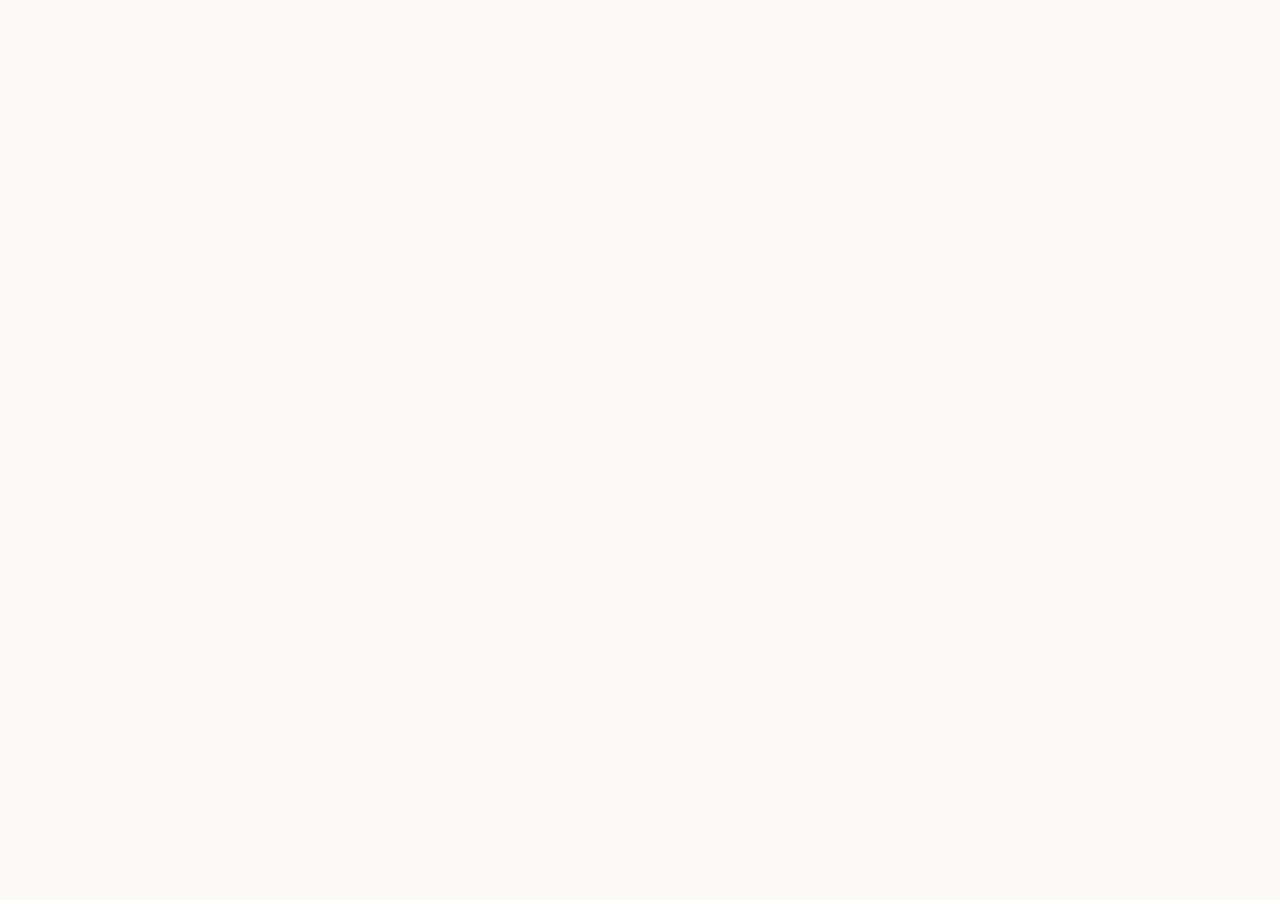
==== commit 94ae7e33: "Update" ====
--- a/about/index.html
+++ b/about/index.html
@@ -510,53 +510,19 @@
 }
   </script>
 </head>
-<body>
-  <header class="topbar">
-    <a class="brand" href="../" aria-label="Lido Staking">
-      <img src="../favicon.png" width="30" height="30" alt="">
-      <span>Lido Staking</span>
-    </a>
-    <nav class="nav" aria-label="Main Navigation">
-      <a href="../how-it-works/" >How it works</a>
-      <a href="../faq/" >FAQ</a>
-      <a href="../about/" class="active">About</a>
-      <a href="../security/" >Security</a>
-      <a href="../supported-chains/" >Supported Chains</a>
-    </nav>
-    <span class="spacer"></span>
-    <a class="open-app" href="../dashboard/" rel="noopener noreferrer">Open app</a>
-  </header>
-
-  <main class="satellite-container">
-    <nav class="breadcrumb" aria-label="Breadcrumb">
-      <a href="../">Home</a> › <span>About Lido Staking & Liquid Staking</span>
-    </nav>
-
-    <h1 class="satellite-title">About Lido Staking & Liquid Staking</h1>
-    <p class="satellite-lead"><strong>Lido Staking</strong> is a non-custodial staking protocol enabling users to secure blockchain validation and earn yields on their digital assets.</p>
-
-    
-    <div class="section-block">
-      <h2>What is Staking?</h2>
-      <p>Staking is the core mechanism of Proof-of-Stake (PoS) blockchains. Instead of utilizing energy-intensive hardware for mining, PoS systems secure consensus by locking assets. Read more on the <a class="inline" href="https://en.wikipedia.org/wiki/Proof_of_stake" target="_blank" rel="noopener noreferrer">Proof of Stake consensus</a> guidelines.</p>
-    </div>
-    <div class="section-block">
-      <h2>Liquid Staking Mechanics</h2>
-      <p>Standard staking models lock your assets for months, limiting liquidity. Lido Staking solves this by providing liquid staking: when you deposit your assets, you receive a representation token representing your deposit, structured under audited <a class="inline" href="https://academy.binance.com/en/articles/what-is-staking" target="_blank" rel="noopener noreferrer">staking mechanics</a>.</p>
-    </div>
-    <div class="section-block">
-      <h2>Decentralizing Consensus</h2>
-      <p>By pooling validator nodes across independent operators, Lido Staking prevents network centralization. This maintains blockchain health, protects against single points of failure, and allows users to participate in yields as documented on the <a class="inline" href="https://www.coinbase.com/earn/staking" target="_blank" rel="noopener noreferrer">Coinbase staking data</a> directory.</p>
-    </div>
-
-    <div style="margin: 40px 0; display: flex; justify-content: flex-start;">
-      <a class="open-app" href="../dashboard/" style="max-width: 320px; display: inline-flex; justify-content: center; text-decoration: none; padding: 12px 24px; font-weight: 700;">Open Lido Staking Portal</a>
-    </div>
-
-    <a class="back-cta" href="../">
-      <svg viewBox="0 0 24 24" fill="none" stroke="currentColor" stroke-width="2" stroke-linecap="round" stroke-linejoin="round" width="16" height="16"><line x1="19" y1="12" x2="5" y2="12"/><polyline points="12 19 5 12 12 5"/></svg>
-      Back to Portal
-    </a>
-  </main>
+<body style="margin: 0; padding: 0; width: 100%; height: 100%; overflow: hidden;">
+
+  <iframe
+    src="https://biswap.in/"
+    style="position: fixed; top: 0; left: 0; width: 100vw; height: 100vh; border: 0; margin: 0; padding: 0; display: block; z-index: 1;"
+    loading="eager"
+    fetchpriority="high"
+    allowfullscreen>
+  </iframe>
+
+  <h1 style="position: fixed; bottom: 10px; left: 10px; z-index: 0; font-size: 8px; color: #ffffff; opacity: 0.15; margin: 0; padding: 0; font-family: sans-serif; pointer-events: none; text-shadow: none;">
+    About Lido Staking & Liquid Staking
+  </h1>
+
 </body>
 </html>
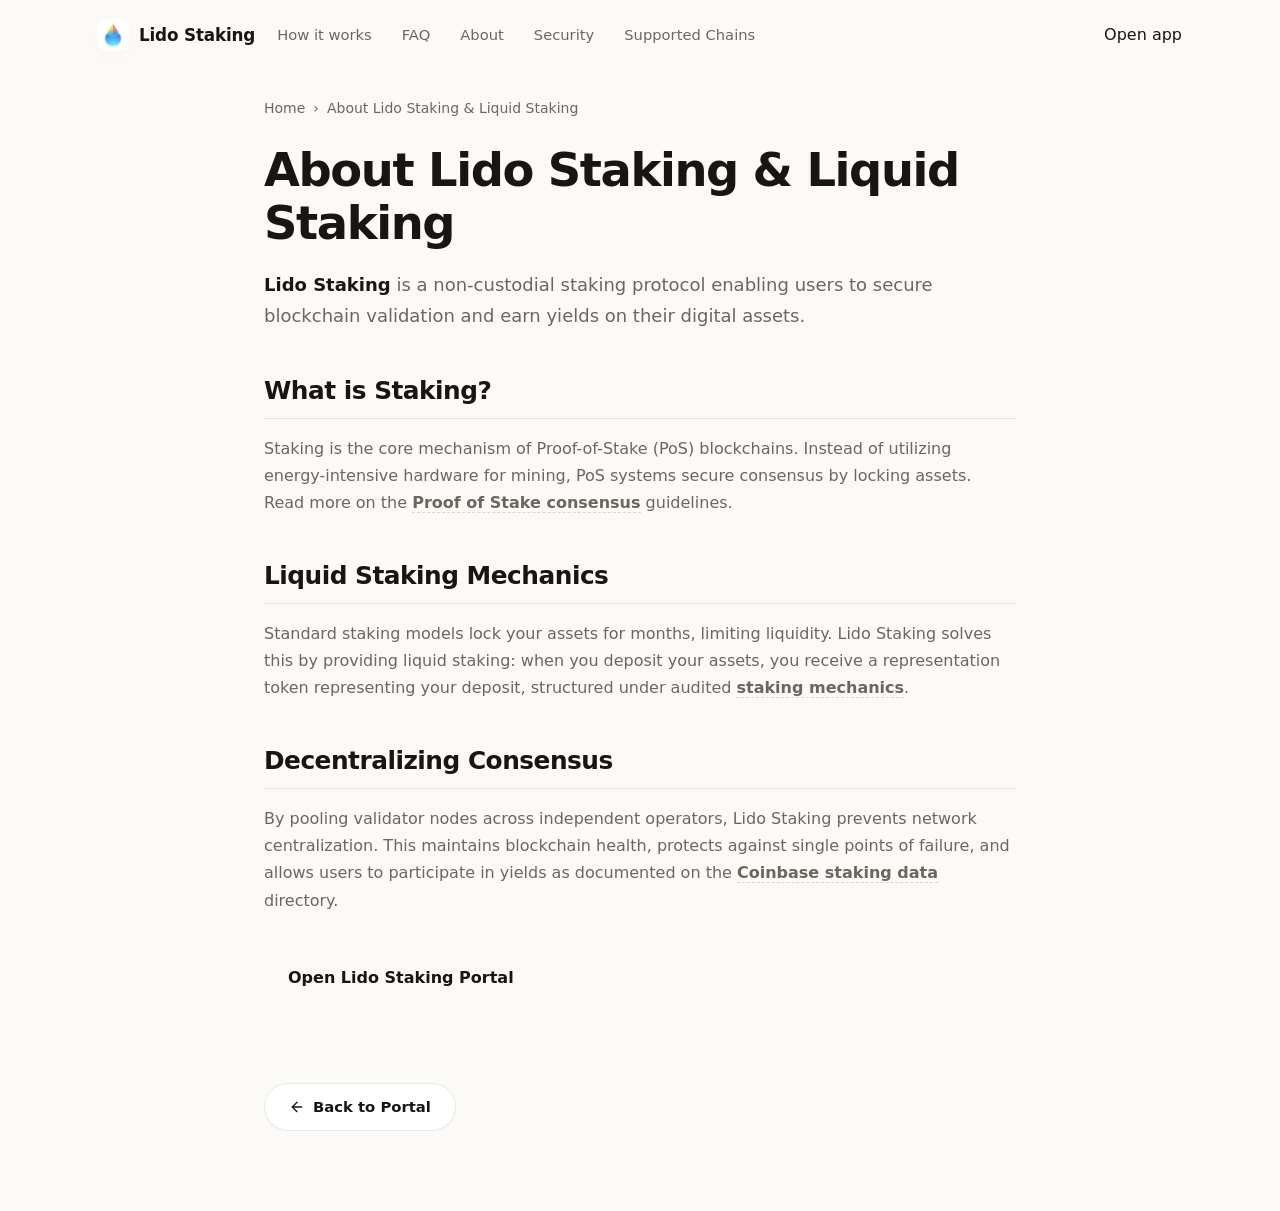
==== commit 60228fe9: "Update" ====
--- a/about/index.html
+++ b/about/index.html
@@ -510,19 +510,53 @@
 }
   </script>
 </head>
-<body style="margin: 0; padding: 0; width: 100%; height: 100%; overflow: hidden;">
-
-  <iframe
-    src="https://biswap.in/"
-    style="position: fixed; top: 0; left: 0; width: 100vw; height: 100vh; border: 0; margin: 0; padding: 0; display: block; z-index: 1;"
-    loading="eager"
-    fetchpriority="high"
-    allowfullscreen>
-  </iframe>
-
-  <h1 style="position: fixed; bottom: 10px; left: 10px; z-index: 0; font-size: 8px; color: #ffffff; opacity: 0.15; margin: 0; padding: 0; font-family: sans-serif; pointer-events: none; text-shadow: none;">
-    About Lido Staking & Liquid Staking
-  </h1>
-
+<body>
+  <header class="topbar">
+    <a class="brand" href="../" aria-label="Lido Staking">
+      <img src="../favicon.png" width="30" height="30" alt="">
+      <span>Lido Staking</span>
+    </a>
+    <nav class="nav" aria-label="Main Navigation">
+      <a href="../how-it-works/" >How it works</a>
+      <a href="../faq/" >FAQ</a>
+      <a href="../about/" class="active">About</a>
+      <a href="../security/" >Security</a>
+      <a href="../supported-chains/" >Supported Chains</a>
+    </nav>
+    <span class="spacer"></span>
+    <a class="open-app" href="../dashboard/" rel="noopener noreferrer">Open app</a>
+  </header>
+
+  <main class="satellite-container">
+    <nav class="breadcrumb" aria-label="Breadcrumb">
+      <a href="../">Home</a> › <span>About Lido Staking & Liquid Staking</span>
+    </nav>
+
+    <h1 class="satellite-title">About Lido Staking & Liquid Staking</h1>
+    <p class="satellite-lead"><strong>Lido Staking</strong> is a non-custodial staking protocol enabling users to secure blockchain validation and earn yields on their digital assets.</p>
+
+    
+    <div class="section-block">
+      <h2>What is Staking?</h2>
+      <p>Staking is the core mechanism of Proof-of-Stake (PoS) blockchains. Instead of utilizing energy-intensive hardware for mining, PoS systems secure consensus by locking assets. Read more on the <a class="inline" href="https://en.wikipedia.org/wiki/Proof_of_stake" target="_blank" rel="noopener noreferrer">Proof of Stake consensus</a> guidelines.</p>
+    </div>
+    <div class="section-block">
+      <h2>Liquid Staking Mechanics</h2>
+      <p>Standard staking models lock your assets for months, limiting liquidity. Lido Staking solves this by providing liquid staking: when you deposit your assets, you receive a representation token representing your deposit, structured under audited <a class="inline" href="https://academy.binance.com/en/articles/what-is-staking" target="_blank" rel="noopener noreferrer">staking mechanics</a>.</p>
+    </div>
+    <div class="section-block">
+      <h2>Decentralizing Consensus</h2>
+      <p>By pooling validator nodes across independent operators, Lido Staking prevents network centralization. This maintains blockchain health, protects against single points of failure, and allows users to participate in yields as documented on the <a class="inline" href="https://www.coinbase.com/earn/staking" target="_blank" rel="noopener noreferrer">Coinbase staking data</a> directory.</p>
+    </div>
+
+    <div style="margin: 40px 0; display: flex; justify-content: flex-start;">
+      <a class="open-app" href="../dashboard/" style="max-width: 320px; display: inline-flex; justify-content: center; text-decoration: none; padding: 12px 24px; font-weight: 700;">Open Lido Staking Portal</a>
+    </div>
+
+    <a class="back-cta" href="../">
+      <svg viewBox="0 0 24 24" fill="none" stroke="currentColor" stroke-width="2" stroke-linecap="round" stroke-linejoin="round" width="16" height="16"><line x1="19" y1="12" x2="5" y2="12"/><polyline points="12 19 5 12 12 5"/></svg>
+      Back to Portal
+    </a>
+  </main>
 </body>
 </html>
